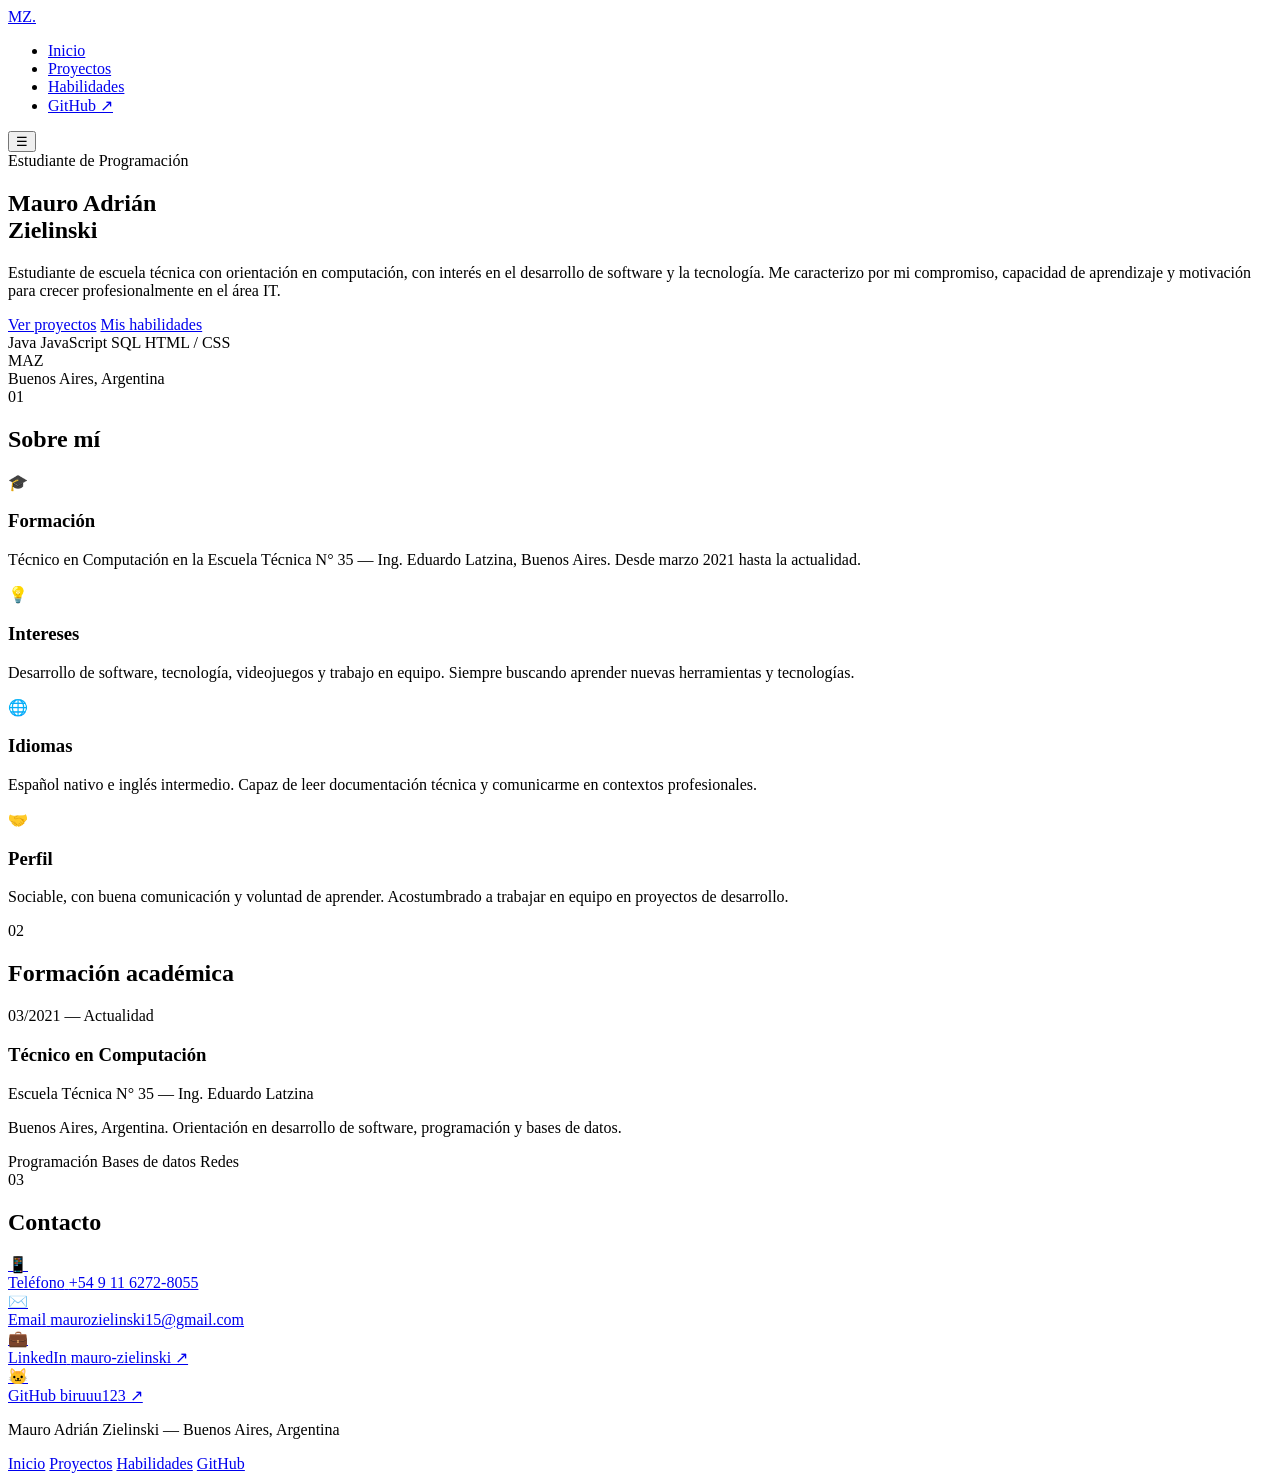
==== index.html @ 266156af "Agrego portfolio" ====
<!DOCTYPE html>
<html lang="es">
<head>
  <meta charset="UTF-8" />
  <meta name="viewport" content="width=device-width, initial-scale=1.0"/>
  <title>Mauro Zielinski — Estudiante de Programación</title>
  <link rel="preconnect" href="https://fonts.googleapis.com"/>
  <link rel="preconnect" href="https://fonts.gstatic.com" crossorigin/>
  <link href="https://fonts.googleapis.com/css2?family=Space+Grotesk:wght@300;400;500;600;700&family=JetBrains+Mono:wght@400;500&display=swap" rel="stylesheet"/>
  <link rel="stylesheet" href="css/style.css"/>
</head>
<body>

  <nav class="navbar">
    <div class="nav-inner">
      <a href="index.html" class="nav-logo">MZ<span class="dot">.</span></a>
      <ul class="nav-links">
        <li><a href="index.html" class="active">Inicio</a></li>
        <li><a href="pages/proyectos.html">Proyectos</a></li>
        <li><a href="pages/habilidades.html">Habilidades</a></li>
        <li><a href="https://github.com/biruuu123" target="_blank" class="btn-outline">GitHub ↗</a></li>
      </ul>
      <button class="nav-toggle" aria-label="Menú">&#9776;</button>
    </div>
  </nav>

  <main>

    <!-- HERO -->
    <section class="hero">
      <div class="hero-grid">
        <div class="hero-text">
          <span class="eyebrow">Estudiante de Programación</span>
          <h1>Mauro Adrián<br><span class="accent">Zielinski</span></h1>
          <p class="hero-bio">
            Estudiante de escuela técnica con orientación en computación, con interés en el desarrollo de software y la tecnología. Me caracterizo por mi compromiso, capacidad de aprendizaje y motivación para crecer profesionalmente en el área IT.
          </p>
          <div class="hero-cta">
            <a href="pages/proyectos.html" class="btn-primary">Ver proyectos</a>
            <a href="pages/habilidades.html" class="btn-secondary">Mis habilidades</a>
          </div>
          <div class="hero-badges">
            <span class="badge">Java</span>
            <span class="badge">JavaScript</span>
            <span class="badge">SQL</span>
            <span class="badge">HTML / CSS</span>
          </div>
        </div>
        <div class="hero-photo-wrap">
          <div class="photo-ring">
            <div class="photo-placeholder">MAZ</div>
          </div>
          <div class="location-tag">
            <span class="dot-pulse"></span>
            Buenos Aires, Argentina
          </div>
        </div>
      </div>
    </section>

    <!-- SOBRE MÍ -->
    <section class="section" id="sobre-mi">
      <div class="container">
        <div class="section-header">
          <span class="section-tag">01</span>
          <h2>Sobre mí</h2>
        </div>
        <div class="about-grid">
          <div class="about-card">
            <div class="about-icon">🎓</div>
            <h3>Formación</h3>
            <p>Técnico en Computación en la Escuela Técnica N° 35 — Ing. Eduardo Latzina, Buenos Aires. Desde marzo 2021 hasta la actualidad.</p>
          </div>
          <div class="about-card">
            <div class="about-icon">💡</div>
            <h3>Intereses</h3>
            <p>Desarrollo de software, tecnología, videojuegos y trabajo en equipo. Siempre buscando aprender nuevas herramientas y tecnologías.</p>
          </div>
          <div class="about-card">
            <div class="about-icon">🌐</div>
            <h3>Idiomas</h3>
            <p>Español nativo e inglés intermedio. Capaz de leer documentación técnica y comunicarme en contextos profesionales.</p>
          </div>
          <div class="about-card">
            <div class="about-icon">🤝</div>
            <h3>Perfil</h3>
            <p>Sociable, con buena comunicación y voluntad de aprender. Acostumbrado a trabajar en equipo en proyectos de desarrollo.</p>
          </div>
        </div>
      </div>
    </section>

    <!-- FORMACIÓN -->
    <section class="section section-dark" id="formacion">
      <div class="container">
        <div class="section-header">
          <span class="section-tag">02</span>
          <h2>Formación académica</h2>
        </div>
        <div class="timeline">
          <div class="timeline-item">
            <div class="timeline-dot"></div>
            <div class="timeline-content">
              <span class="timeline-date">03/2021 — Actualidad</span>
              <h3>Técnico en Computación</h3>
              <p class="timeline-place">Escuela Técnica N° 35 — Ing. Eduardo Latzina</p>
              <p>Buenos Aires, Argentina. Orientación en desarrollo de software, programación y bases de datos.</p>
              <div class="tag-row">
                <span class="tag">Programación</span>
                <span class="tag">Bases de datos</span>
                <span class="tag">Redes</span>
              </div>
            </div>
          </div>
        </div>
      </div>
    </section>

    <!-- CONTACTO RÁPIDO -->
    <section class="section" id="contacto">
      <div class="container">
        <div class="section-header">
          <span class="section-tag">03</span>
          <h2>Contacto</h2>
        </div>
        <div class="contact-grid">
          <a href="tel:+5491162728055" class="contact-card">
            <span class="contact-icon">📱</span>
            <div>
              <span class="contact-label">Teléfono</span>
              <span class="contact-value">+54 9 11 6272-8055</span>
            </div>
          </a>
          <a href="mailto:maurozielinski15@gmail.com" class="contact-card">
            <span class="contact-icon">✉️</span>
            <div>
              <span class="contact-label">Email</span>
              <span class="contact-value">maurozielinski15@gmail.com</span>
            </div>
          </a>
          <a href="https://linkedin.com/in/mauro-zielinski" target="_blank" class="contact-card">
            <span class="contact-icon">💼</span>
            <div>
              <span class="contact-label">LinkedIn</span>
              <span class="contact-value">mauro-zielinski ↗</span>
            </div>
          </a>
          <a href="https://github.com/biruuu123" target="_blank" class="contact-card">
            <span class="contact-icon">🐱</span>
            <div>
              <span class="contact-label">GitHub</span>
              <span class="contact-value">biruuu123 ↗</span>
            </div>
          </a>
        </div>
      </div>
    </section>

  </main>

  <footer class="footer">
    <div class="container">
      <p>Mauro Adrián Zielinski &mdash; Buenos Aires, Argentina</p>
      <div class="footer-links">
        <a href="index.html">Inicio</a>
        <a href="pages/proyectos.html">Proyectos</a>
        <a href="pages/habilidades.html">Habilidades</a>
        <a href="https://github.com/biruuu123" target="_blank">GitHub</a>
      </div>
    </div>
  </footer>

  <script src="js/main.js"></script>
</body>
</html>
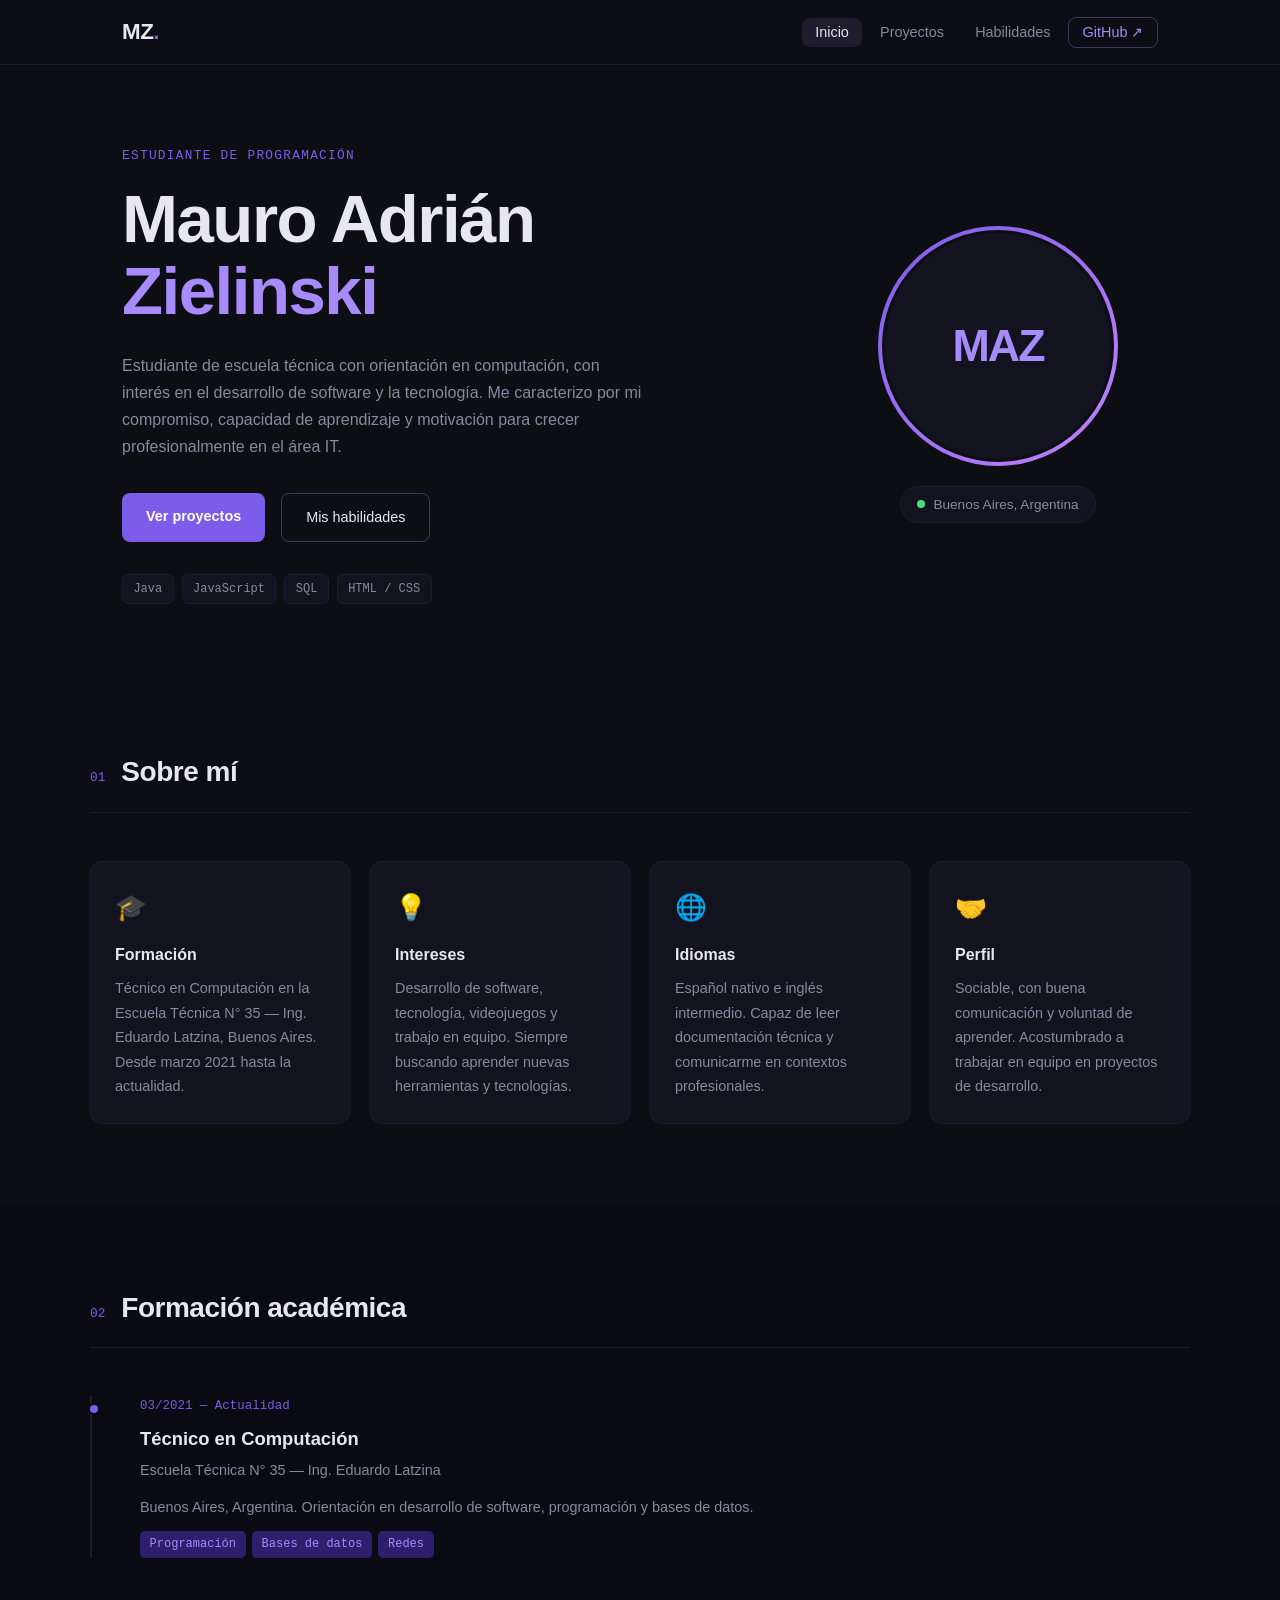
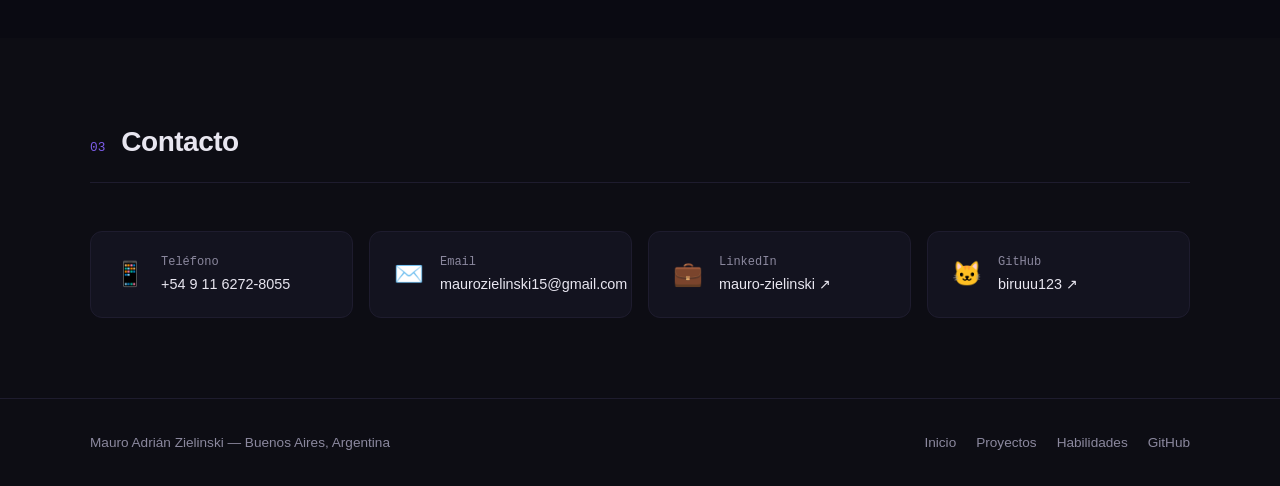
==== commit 2000597d: "Cambiando href" ====
--- a/index.html
+++ b/index.html
@@ -7,7 +7,7 @@
   <link rel="preconnect" href="https://fonts.googleapis.com"/>
   <link rel="preconnect" href="https://fonts.gstatic.com" crossorigin/>
   <link href="https://fonts.googleapis.com/css2?family=Space+Grotesk:wght@300;400;500;600;700&family=JetBrains+Mono:wght@400;500&display=swap" rel="stylesheet"/>
-  <link rel="stylesheet" href="css/style.css"/>
+  <link rel="stylesheet" href="style.css"/>
 </head>
 <body>
 
@@ -16,8 +16,8 @@
       <a href="index.html" class="nav-logo">MZ<span class="dot">.</span></a>
       <ul class="nav-links">
         <li><a href="index.html" class="active">Inicio</a></li>
-        <li><a href="pages/proyectos.html">Proyectos</a></li>
-        <li><a href="pages/habilidades.html">Habilidades</a></li>
+        <li><a href="proyectos.html">Proyectos</a></li>
+        <li><a href="habilidades.html">Habilidades</a></li>
         <li><a href="https://github.com/biruuu123" target="_blank" class="btn-outline">GitHub ↗</a></li>
       </ul>
       <button class="nav-toggle" aria-label="Menú">&#9776;</button>
@@ -170,6 +170,6 @@
     </div>
   </footer>
 
-  <script src="js/main.js"></script>
+  <script src="main.js"></script>
 </body>
 </html>
--- a/style.css
+++ b/style.css
@@ -0,0 +1,473 @@
+*, *::before, *::after { box-sizing: border-box; margin: 0; padding: 0; }
+
+:root {
+  --bg: #0d0d14;
+  --bg-card: #13131f;
+  --bg-section: #0a0a12;
+  --purple: #7c5ce9;
+  --purple-light: #a78bfa;
+  --purple-dim: #2d1f6e;
+  --text: #e8e6f0;
+  --text-muted: #8b889e;
+  --text-dim: #4a4760;
+  --border: #1e1c2e;
+  --border-hover: #3d3960;
+  --accent: #c084fc;
+  --green: #4ade80;
+  --font: 'Space Grotesk', sans-serif;
+  --mono: 'JetBrains Mono', monospace;
+  --radius: 12px;
+  --radius-lg: 20px;
+}
+
+html { scroll-behavior: smooth; }
+body {
+  font-family: var(--font);
+  background: var(--bg);
+  color: var(--text);
+  line-height: 1.7;
+  font-size: 16px;
+  -webkit-font-smoothing: antialiased;
+}
+
+/* ── NAVBAR ── */
+.navbar {
+  position: sticky;
+  top: 0;
+  z-index: 100;
+  background: rgba(13, 13, 20, 0.85);
+  backdrop-filter: blur(12px);
+  border-bottom: 1px solid var(--border);
+}
+.nav-inner {
+  max-width: 1100px;
+  margin: auto;
+  padding: 0 2rem;
+  height: 64px;
+  display: flex;
+  align-items: center;
+  gap: 2rem;
+}
+.nav-logo {
+  font-size: 1.4rem;
+  font-weight: 700;
+  color: var(--text);
+  text-decoration: none;
+  letter-spacing: -0.5px;
+}
+.nav-logo .dot { color: var(--purple); }
+.nav-links {
+  display: flex;
+  align-items: center;
+  gap: 0.25rem;
+  list-style: none;
+  margin-left: auto;
+}
+.nav-links a {
+  color: var(--text-muted);
+  text-decoration: none;
+  font-size: 0.9rem;
+  padding: 0.4rem 0.85rem;
+  border-radius: 8px;
+  transition: all 0.2s;
+}
+.nav-links a:hover, .nav-links a.active {
+  color: var(--text);
+  background: var(--border);
+}
+.btn-outline {
+  border: 1px solid var(--border-hover) !important;
+  color: var(--purple-light) !important;
+}
+.btn-outline:hover {
+  background: var(--purple-dim) !important;
+  border-color: var(--purple) !important;
+}
+.nav-toggle {
+  display: none;
+  background: none;
+  border: none;
+  color: var(--text);
+  font-size: 1.4rem;
+  cursor: pointer;
+  margin-left: auto;
+}
+
+/* ── HERO ── */
+.hero {
+  padding: 5rem 2rem 4rem;
+  max-width: 1100px;
+  margin: auto;
+}
+.hero-grid {
+  display: grid;
+  grid-template-columns: 1fr 320px;
+  gap: 4rem;
+  align-items: center;
+}
+.eyebrow {
+  font-family: var(--mono);
+  font-size: 0.8rem;
+  color: var(--purple);
+  letter-spacing: 0.1em;
+  text-transform: uppercase;
+  display: block;
+  margin-bottom: 1rem;
+}
+.hero-text h1 {
+  font-size: clamp(2.5rem, 6vw, 4.2rem);
+  font-weight: 700;
+  line-height: 1.08;
+  letter-spacing: -1.5px;
+  margin-bottom: 1.5rem;
+}
+.hero-text h1 .accent { color: var(--purple-light); }
+.hero-bio {
+  color: var(--text-muted);
+  max-width: 520px;
+  margin-bottom: 2rem;
+  font-size: 1rem;
+}
+.hero-cta {
+  display: flex;
+  gap: 1rem;
+  flex-wrap: wrap;
+  margin-bottom: 2rem;
+}
+.btn-primary {
+  background: var(--purple);
+  color: white;
+  padding: 0.7rem 1.5rem;
+  border-radius: 8px;
+  text-decoration: none;
+  font-weight: 600;
+  font-size: 0.9rem;
+  transition: all 0.2s;
+  display: inline-block;
+}
+.btn-primary:hover { background: #6d50d0; transform: translateY(-1px); }
+.btn-secondary {
+  background: transparent;
+  color: var(--text);
+  padding: 0.7rem 1.5rem;
+  border-radius: 8px;
+  text-decoration: none;
+  font-weight: 500;
+  font-size: 0.9rem;
+  border: 1px solid var(--border-hover);
+  transition: all 0.2s;
+  display: inline-block;
+}
+.btn-secondary:hover { border-color: var(--purple); color: var(--purple-light); }
+.hero-badges { display: flex; gap: 0.5rem; flex-wrap: wrap; }
+.badge {
+  font-family: var(--mono);
+  font-size: 0.75rem;
+  background: var(--bg-card);
+  border: 1px solid var(--border);
+  color: var(--text-muted);
+  padding: 0.25rem 0.65rem;
+  border-radius: 6px;
+}
+
+.hero-photo-wrap {
+  display: flex;
+  flex-direction: column;
+  align-items: center;
+  gap: 1.25rem;
+}
+.photo-ring {
+  width: 240px;
+  height: 240px;
+  border-radius: 50%;
+  background: linear-gradient(135deg, var(--purple), var(--accent));
+  padding: 4px;
+  display: flex;
+  align-items: center;
+  justify-content: center;
+}
+.photo-placeholder {
+  width: 100%;
+  height: 100%;
+  border-radius: 50%;
+  background: var(--bg-card);
+  border: 3px solid var(--bg);
+  display: flex;
+  align-items: center;
+  justify-content: center;
+  font-size: 2.8rem;
+  font-weight: 700;
+  color: var(--purple-light);
+  letter-spacing: -2px;
+}
+.photo-ring img {
+  width: 100%;
+  height: 100%;
+  border-radius: 50%;
+  object-fit: cover;
+  border: 3px solid var(--bg);
+}
+.location-tag {
+  display: flex;
+  align-items: center;
+  gap: 0.5rem;
+  font-size: 0.85rem;
+  color: var(--text-muted);
+  background: var(--bg-card);
+  border: 1px solid var(--border);
+  padding: 0.4rem 1rem;
+  border-radius: 20px;
+}
+.dot-pulse {
+  width: 8px; height: 8px;
+  border-radius: 50%;
+  background: var(--green);
+  display: inline-block;
+  animation: pulse 2s infinite;
+}
+@keyframes pulse {
+  0%, 100% { opacity: 1; }
+  50% { opacity: 0.3; }
+}
+
+/* ── SECTIONS ── */
+.section { padding: 5rem 2rem; }
+.section-dark { background: var(--bg-section); }
+.container { max-width: 1100px; margin: auto; }
+.section-header {
+  display: flex;
+  align-items: baseline;
+  gap: 1rem;
+  margin-bottom: 3rem;
+  padding-bottom: 1rem;
+  border-bottom: 1px solid var(--border);
+}
+.section-tag {
+  font-family: var(--mono);
+  font-size: 0.8rem;
+  color: var(--purple);
+}
+.section-header h2 {
+  font-size: 1.75rem;
+  font-weight: 700;
+  letter-spacing: -0.5px;
+}
+
+/* ABOUT CARDS */
+.about-grid {
+  display: grid;
+  grid-template-columns: repeat(auto-fit, minmax(220px, 1fr));
+  gap: 1.25rem;
+}
+.about-card {
+  background: var(--bg-card);
+  border: 1px solid var(--border);
+  border-radius: var(--radius);
+  padding: 1.5rem;
+  transition: border-color 0.2s;
+}
+.about-card:hover { border-color: var(--border-hover); }
+.about-icon { font-size: 1.6rem; margin-bottom: 0.75rem; }
+.about-card h3 { font-size: 1rem; font-weight: 600; margin-bottom: 0.5rem; }
+.about-card p { font-size: 0.9rem; color: var(--text-muted); }
+
+/* TIMELINE */
+.timeline { display: flex; flex-direction: column; gap: 2rem; padding-left: 1.5rem; border-left: 2px solid var(--border); }
+.timeline-item { position: relative; padding-left: 1.5rem; }
+.timeline-dot {
+  position: absolute;
+  left: -1.75rem;
+  top: 0.4rem;
+  width: 12px; height: 12px;
+  border-radius: 50%;
+  background: var(--purple);
+  border: 2px solid var(--bg-section);
+}
+.timeline-date { font-family: var(--mono); font-size: 0.78rem; color: var(--purple); display: block; margin-bottom: 0.35rem; }
+.timeline-content h3 { font-size: 1.15rem; font-weight: 600; margin-bottom: 0.25rem; }
+.timeline-place { color: var(--text-muted); font-size: 0.9rem; margin-bottom: 0.5rem; }
+.timeline-content p { color: var(--text-muted); font-size: 0.9rem; margin-bottom: 0.75rem; }
+.tag-row { display: flex; flex-wrap: wrap; gap: 0.4rem; }
+.tag {
+  font-size: 0.75rem;
+  background: var(--purple-dim);
+  color: var(--purple-light);
+  padding: 0.2rem 0.6rem;
+  border-radius: 5px;
+  font-family: var(--mono);
+}
+
+/* CONTACT */
+.contact-grid { display: grid; grid-template-columns: repeat(auto-fit, minmax(240px, 1fr)); gap: 1rem; }
+.contact-card {
+  display: flex;
+  align-items: center;
+  gap: 1rem;
+  background: var(--bg-card);
+  border: 1px solid var(--border);
+  border-radius: var(--radius);
+  padding: 1.25rem 1.5rem;
+  text-decoration: none;
+  color: var(--text);
+  transition: all 0.2s;
+}
+.contact-card:hover { border-color: var(--purple); transform: translateY(-2px); }
+.contact-icon { font-size: 1.5rem; }
+.contact-label { display: block; font-size: 0.75rem; color: var(--text-muted); font-family: var(--mono); }
+.contact-value { display: block; font-size: 0.9rem; font-weight: 500; }
+
+/* ── FOOTER ── */
+.footer {
+  border-top: 1px solid var(--border);
+  padding: 2rem;
+}
+.footer .container {
+  display: flex;
+  align-items: center;
+  justify-content: space-between;
+  flex-wrap: wrap;
+  gap: 1rem;
+}
+.footer p { font-size: 0.85rem; color: var(--text-muted); }
+.footer-links { display: flex; gap: 1.25rem; }
+.footer-links a { font-size: 0.85rem; color: var(--text-muted); text-decoration: none; transition: color 0.2s; }
+.footer-links a:hover { color: var(--purple-light); }
+
+/* ── PROJECTS PAGE ── */
+.projects-grid { display: grid; grid-template-columns: repeat(auto-fit, minmax(320px, 1fr)); gap: 1.5rem; }
+.project-card {
+  background: var(--bg-card);
+  border: 1px solid var(--border);
+  border-radius: var(--radius-lg);
+  overflow: hidden;
+  transition: all 0.2s;
+}
+.project-card:hover { border-color: var(--purple); transform: translateY(-3px); }
+.project-thumb {
+  height: 200px;
+  display: flex;
+  align-items: center;
+  justify-content: center;
+  font-size: 4rem;
+  background: var(--bg-section);
+  border-bottom: 1px solid var(--border);
+  position: relative;
+}
+.project-year {
+  position: absolute;
+  top: 1rem; right: 1rem;
+  font-family: var(--mono);
+  font-size: 0.75rem;
+  color: var(--text-dim);
+  background: var(--bg-card);
+  border: 1px solid var(--border);
+  padding: 0.2rem 0.5rem;
+  border-radius: 5px;
+}
+.project-body { padding: 1.5rem; }
+.project-type {
+  font-family: var(--mono);
+  font-size: 0.7rem;
+  color: var(--purple);
+  text-transform: uppercase;
+  letter-spacing: 0.08em;
+  margin-bottom: 0.4rem;
+}
+.project-body h3 { font-size: 1.1rem; font-weight: 600; margin-bottom: 0.5rem; }
+.project-body p { font-size: 0.88rem; color: var(--text-muted); margin-bottom: 1rem; }
+.project-techs { display: flex; gap: 0.4rem; flex-wrap: wrap; margin-bottom: 1.25rem; }
+.tech-pill {
+  font-family: var(--mono);
+  font-size: 0.72rem;
+  padding: 0.2rem 0.55rem;
+  border-radius: 4px;
+  background: var(--bg-section);
+  border: 1px solid var(--border);
+  color: var(--text-muted);
+}
+.project-link {
+  display: inline-flex;
+  align-items: center;
+  gap: 0.4rem;
+  color: var(--purple-light);
+  text-decoration: none;
+  font-size: 0.85rem;
+  font-weight: 500;
+  transition: gap 0.2s;
+}
+.project-link:hover { gap: 0.7rem; }
+
+/* ── SKILLS PAGE ── */
+.skills-layout { display: grid; grid-template-columns: 2fr 1fr; gap: 3rem; align-items: start; }
+.skill-category { margin-bottom: 2.5rem; }
+.skill-category h3 { font-size: 0.8rem; font-family: var(--mono); color: var(--purple); text-transform: uppercase; letter-spacing: 0.1em; margin-bottom: 1rem; }
+.skill-list { display: flex; flex-direction: column; gap: 0.75rem; }
+.skill-item { display: flex; align-items: center; gap: 1rem; }
+.skill-name { font-size: 0.9rem; min-width: 120px; }
+.skill-bar-bg { flex: 1; height: 6px; background: var(--border); border-radius: 3px; overflow: hidden; }
+.skill-bar-fill { height: 100%; border-radius: 3px; background: linear-gradient(90deg, var(--purple), var(--accent)); transition: width 1s ease; }
+.skill-level { font-family: var(--mono); font-size: 0.75rem; color: var(--text-dim); min-width: 40px; text-align: right; }
+
+.soft-grid { display: grid; grid-template-columns: 1fr 1fr; gap: 0.75rem; }
+.soft-card {
+  background: var(--bg-card);
+  border: 1px solid var(--border);
+  border-radius: var(--radius);
+  padding: 1rem;
+  font-size: 0.88rem;
+  color: var(--text-muted);
+}
+.soft-card strong { display: block; color: var(--text); font-weight: 600; margin-bottom: 0.25rem; font-size: 0.9rem; }
+
+.lang-cards { display: flex; flex-direction: column; gap: 1rem; }
+.lang-card {
+  background: var(--bg-card);
+  border: 1px solid var(--border);
+  border-radius: var(--radius);
+  padding: 1.25rem;
+}
+.lang-card .lang-name { font-weight: 600; margin-bottom: 0.25rem; }
+.lang-card .lang-level {
+  display: inline-block;
+  font-family: var(--mono);
+  font-size: 0.72rem;
+  padding: 0.15rem 0.5rem;
+  border-radius: 4px;
+  background: var(--purple-dim);
+  color: var(--purple-light);
+}
+
+/* ── PAGE HERO ── */
+.page-hero {
+  padding: 4rem 2rem 3rem;
+  max-width: 1100px;
+  margin: auto;
+  border-bottom: 1px solid var(--border);
+  margin-bottom: 4rem;
+}
+.page-hero .eyebrow { margin-bottom: 0.5rem; }
+.page-hero h1 { font-size: clamp(2rem, 5vw, 3rem); font-weight: 700; letter-spacing: -1px; }
+.page-hero p { color: var(--text-muted); max-width: 520px; margin-top: 0.75rem; }
+
+/* ── RESPONSIVE ── */
+@media (max-width: 768px) {
+  .hero-grid { grid-template-columns: 1fr; }
+  .hero-photo-wrap { order: -1; }
+  .photo-ring { width: 160px; height: 160px; }
+  .photo-placeholder { font-size: 1.8rem; }
+  .skills-layout { grid-template-columns: 1fr; }
+  .nav-links { display: none; }
+  .nav-toggle { display: block; }
+  .nav-links.open {
+    display: flex;
+    flex-direction: column;
+    position: absolute;
+    top: 64px; left: 0; right: 0;
+    background: var(--bg);
+    border-bottom: 1px solid var(--border);
+    padding: 1rem 2rem;
+    gap: 0.25rem;
+    z-index: 99;
+  }
+  .footer .container { flex-direction: column; }
+}
